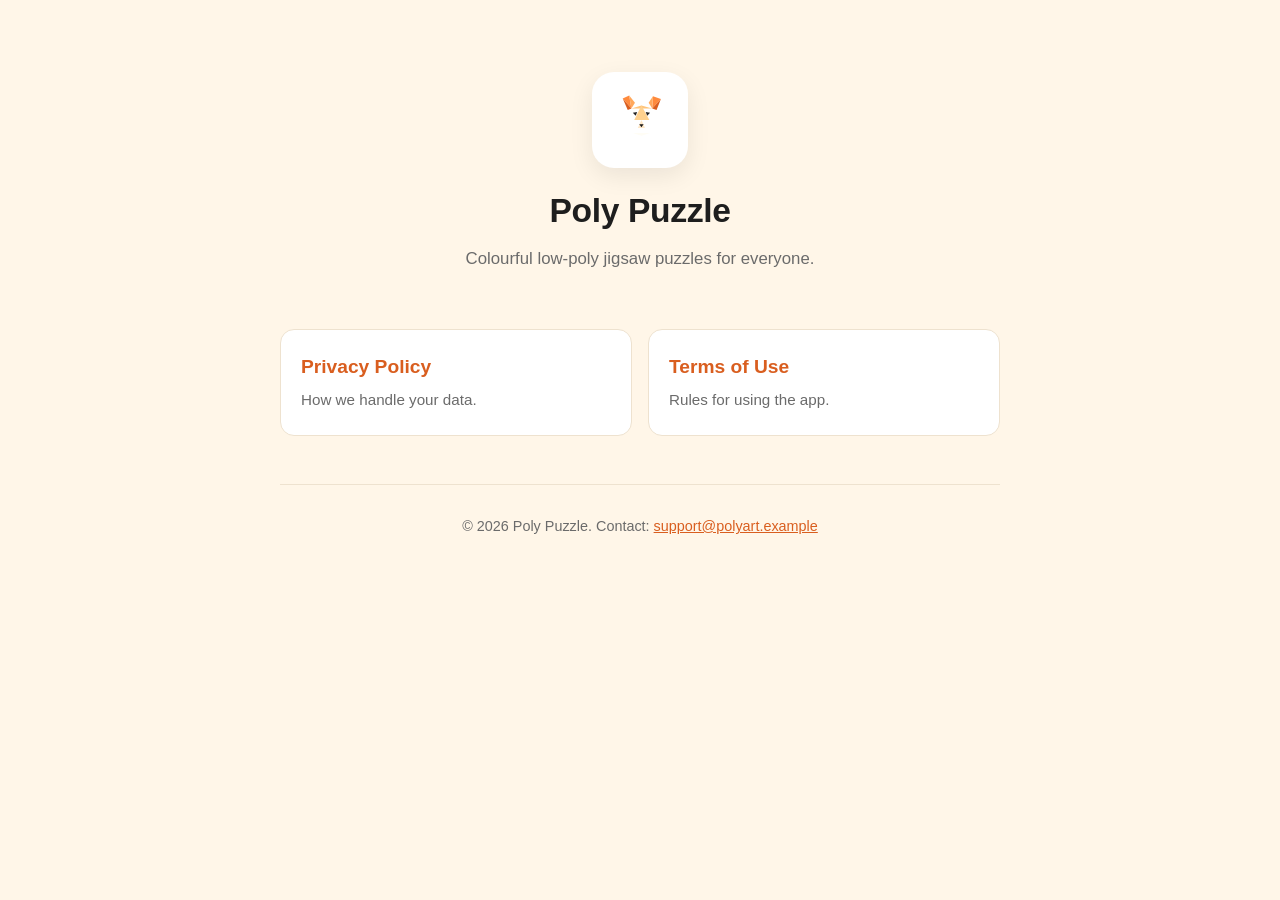
==== index.html @ d865cbde "Add files via upload" ====
<!DOCTYPE html>
<html lang="en">
<head>
  <meta charset="UTF-8" />
  <meta name="viewport" content="width=device-width, initial-scale=1.0" />
  <title>Poly Puzzle</title>
  <link rel="stylesheet" href="styles.css" />
</head>
<body>
  <main class="container">
    <header class="hero">
      <div class="icon">
        <svg viewBox="0 0 100 100" width="72" height="72" aria-hidden="true">
          <polygon points="26,20 35,16 38,34" fill="#FF8A3D"/>
          <polygon points="26,20 38,34 33,36" fill="#D95E1F"/>
          <polygon points="35,16 43,26 38,34" fill="#FFA85C"/>
          <polygon points="67,34 68,17 79,21" fill="#FF8A3D"/>
          <polygon points="67,34 79,21 73,36" fill="#D95E1F"/>
          <polygon points="68,17 62,26 67,34" fill="#FFA85C"/>
          <polygon points="38,34 52,30 67,34" fill="#FFC47A"/>
          <polygon points="42,50 52,30 63,50" fill="#FFD18E"/>
          <polygon points="47,61 52,50 57,61" fill="#FFE8C8"/>
          <polygon points="49,56 55,56 52,60" fill="#1A1A1A"/>
          <polygon points="40,40 46,39 44,44" fill="#222"/>
          <polygon points="58,39 64,40 60,44" fill="#222"/>
          <polygon points="40,68 52,72 64,68" fill="#FFFDF5"/>
        </svg>
      </div>
      <h1>Poly Puzzle</h1>
      <p class="tagline">Colourful low-poly jigsaw puzzles for everyone.</p>
    </header>

    <section class="links">
      <a class="card" href="./privacy.html">
        <h2>Privacy Policy</h2>
        <p>How we handle your data.</p>
      </a>
      <a class="card" href="./terms.html">
        <h2>Terms of Use</h2>
        <p>Rules for using the app.</p>
      </a>
    </section>

    <footer>
      <p>&copy; 2026 Poly Puzzle. Contact: <a href="mailto:support@polyart.example">support@polyart.example</a></p>
    </footer>
  </main>
</body>
</html>
---- styles.css ----
:root {
  --bg: #FFF6E8;
  --surface: #ffffff;
  --accent: #FF8A3D;
  --accent-dark: #D95E1F;
  --text: #1E1E1E;
  --muted: #6B6B6B;
  --border: #EEE2CF;
}

* { box-sizing: border-box; }

html, body {
  margin: 0;
  padding: 0;
  background: var(--bg);
  color: var(--text);
  font-family: -apple-system, BlinkMacSystemFont, "Segoe UI", Roboto, "Helvetica Neue", Arial, sans-serif;
  line-height: 1.6;
}

.container {
  max-width: 760px;
  margin: 0 auto;
  padding: 32px 20px 64px;
}

.hero {
  text-align: center;
  padding: 40px 16px 24px;
}

.hero .icon {
  display: inline-flex;
  align-items: center;
  justify-content: center;
  width: 96px;
  height: 96px;
  background: #fff;
  border-radius: 22px;
  box-shadow: 0 8px 24px rgba(0,0,0,0.08);
  margin-bottom: 16px;
}

h1 {
  font-size: 2.1rem;
  margin: 0 0 8px;
  letter-spacing: -0.01em;
}

.tagline {
  color: var(--muted);
  margin: 0;
  font-size: 1.05rem;
}

.links {
  display: grid;
  grid-template-columns: 1fr;
  gap: 16px;
  margin-top: 32px;
}

@media (min-width: 640px) {
  .links { grid-template-columns: 1fr 1fr; }
}

.card {
  display: block;
  background: var(--surface);
  border: 1px solid var(--border);
  border-radius: 14px;
  padding: 22px 20px;
  text-decoration: none;
  color: var(--text);
  transition: transform 0.15s ease, box-shadow 0.15s ease;
}

.card:hover {
  transform: translateY(-2px);
  box-shadow: 0 8px 20px rgba(255, 138, 61, 0.15);
  border-color: var(--accent);
}

.card h2 {
  margin: 0 0 6px;
  font-size: 1.2rem;
  color: var(--accent-dark);
}

.card p {
  margin: 0;
  color: var(--muted);
  font-size: 0.95rem;
}

.doc {
  background: var(--surface);
  border-radius: 14px;
  border: 1px solid var(--border);
  margin-top: 24px;
  padding: 32px 28px;
}

.doc h1 { font-size: 1.9rem; margin-top: 0; }
.doc h2 {
  font-size: 1.2rem;
  margin-top: 28px;
  color: var(--accent-dark);
}
.doc p, .doc li { font-size: 1rem; }
.doc ul { padding-left: 22px; }
.doc a { color: var(--accent-dark); }
.doc strong { color: var(--text); }

.muted { color: var(--muted); font-size: 0.9rem; }

.topnav {
  margin-bottom: 12px;
}

.topnav a {
  text-decoration: none;
  color: var(--accent-dark);
  font-weight: 600;
}

footer {
  margin-top: 48px;
  padding-top: 16px;
  border-top: 1px solid var(--border);
  color: var(--muted);
  font-size: 0.9rem;
  text-align: center;
}

footer a { color: var(--accent-dark); }
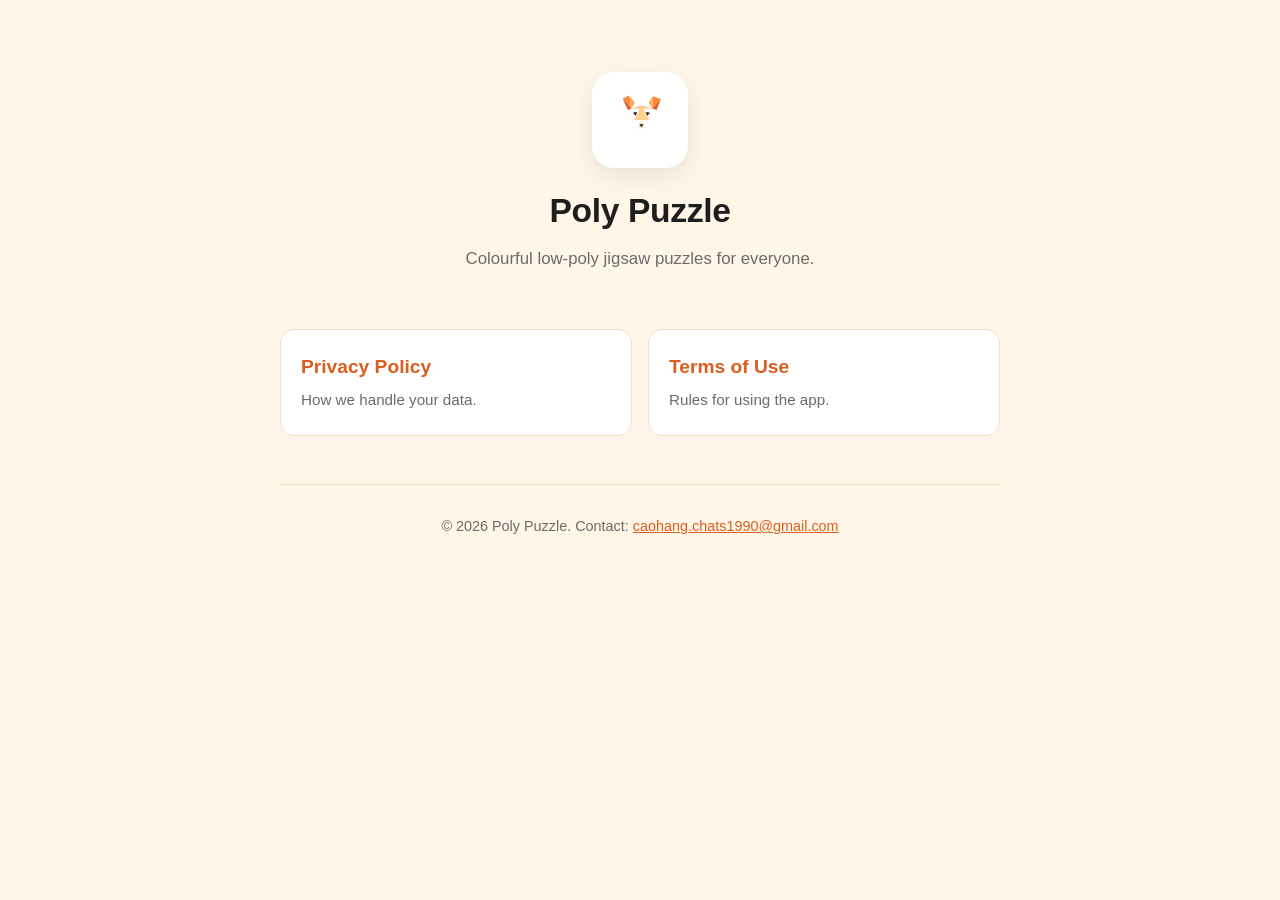
==== commit cc5d0c36: "Update index.html" ====
--- a/index.html
+++ b/index.html
@@ -42,7 +42,7 @@
     </section>
 
     <footer>
-      <p>&copy; 2026 Poly Puzzle. Contact: <a href="mailto:support@polyart.example">support@polyart.example</a></p>
+      <p>&copy; 2026 Poly Puzzle. Contact: <a href="mailto:caohang.chats1990@gmail.com">caohang.chats1990@gmail.com</a></p>
     </footer>
   </main>
 </body>
